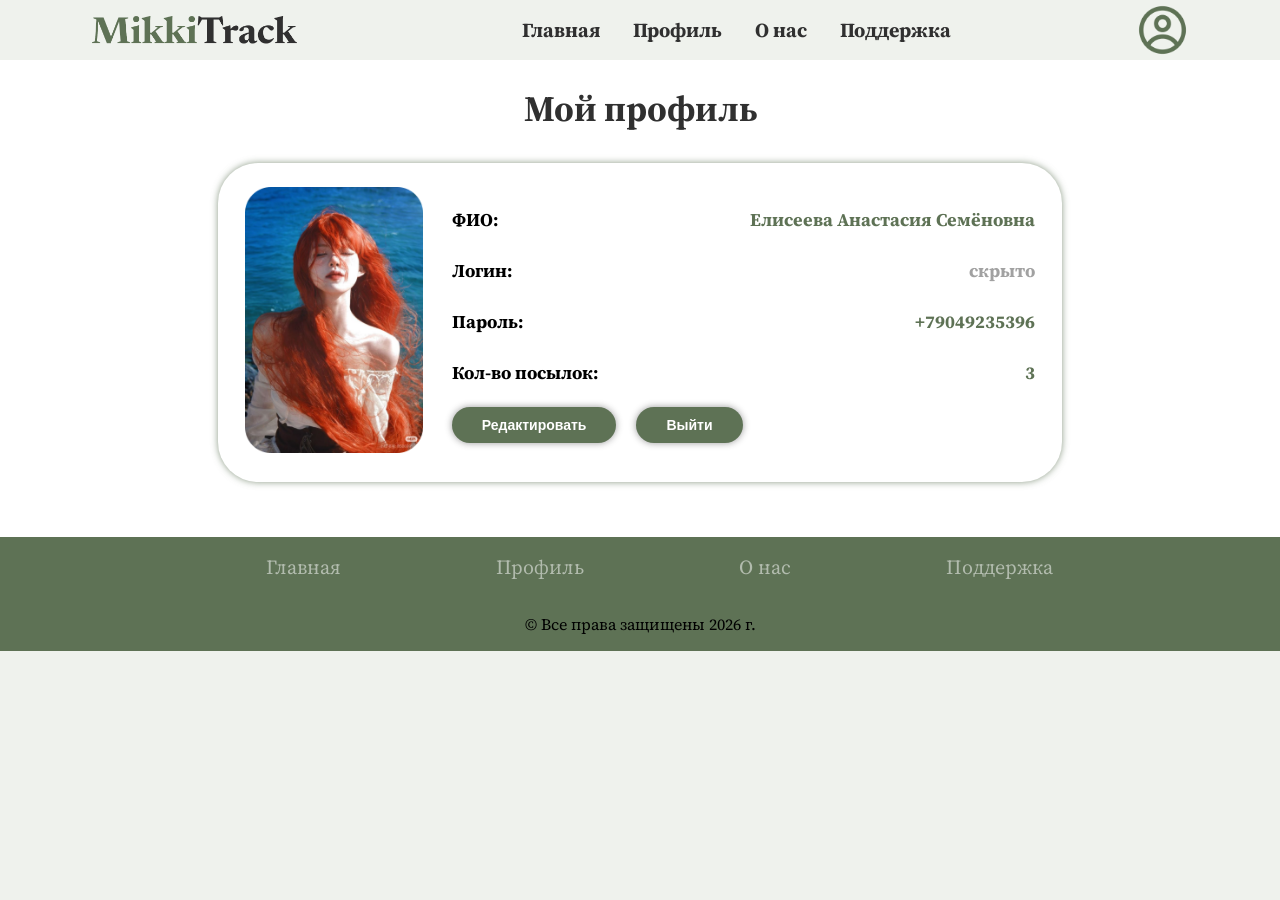
==== profile.html @ c395a15b "Добавление моего профиля" ====
<!DOCTYPE html>
<html lang="en">
<head>
    <meta charset="UTF-8">
    <meta name="viewport" content="width=device-width, initial-scale=1.0">
    <link rel="stylesheet" href="./css/style.css">
    <link href="https://fonts.googleapis.com/css?family=Source+Serif+Pro" rel="stylesheet">
    <link rel="preconnect" href="https://fonts.googleapis.com">
    <link rel="preconnect" href="https://fonts.gstatic.com" crossorigin>
    <link href="https://fonts.googleapis.com/css2?family=Inter:ital,opsz,wght@0,14..32,100..900;1,14..32,100..900&display=swap" rel="stylesheet">
    <title>Главная страница</title>
</head>
<body>
    <header>
        <img src="./img/logo.png" alt="" id="logo">
        <nav class="header">
            <ul>
                <li><a href="index.html">Главная </a></li>
                <li><a href="profile.html">Профиль</a></li>
                <li><a href="">О нас</a></li>
                <li><a href="">Поддержка</a></li>
            </ul>
        </nav>
        <img src="./img/profile.png" alt="" id="avatar">
    </header>
    <main>
        <div class="myprofile">
            <h1>Мой профиль</h1>
            <div class="profile">
                <div class="photo">
                    <img src="./img/avatar.png" alt="">
                </div>
                <div class="infouser">
                    <div class="user">
                        <div class="first-column1">
                            <p>ФИО:</p>
                            <p>Логин:</p>
                            <p>Пароль:</p>
                            <p>Кол-во посылок:</p>
                        </div>
                        <div class="second-column1">
                            <div class="infoperson">
                                <p>Елисеева Анастасия Семёновна</p>
                                <p id="login">скрыто</p>
                                <p>+79049235396</p>
                                <p>3</p>
                            </div>
                        </div>
                    </div>
                    <div class="buttons">
                        <button type="submit">Редактировать</button>
                        <button type="submit">Выйти</button>
                    </div>
                </div>
            </div>
        </div>
    </main>
    <footer>
        <nav class="footer">
            <ul>
                <li><a href="index.html">Главная </a></li>
                <li><a href="profile.html">Профиль</a></li>
                <li><a href="">О нас</a></li>
                <li><a href="">Поддержка</a></li>
            </ul>
        </nav>
        <p>© Все права защищены 2026 г.</p>
    </footer>
</body>
</html>
---- css/style.css ----
body{
    width: 100%;
    height: 100%;
    background-color: #EFF2ED;
    font-family: 'Source Serif Pro', sans-serif;
    padding: 0;
    margin: 0;
}
header{
    width: 100%;
    height: 10%;
    background-color: #EFF2ED;
    display: flex;
    align-items: center;
    justify-content: center;
    gap: 100px;
}
.header{
    width: 50%;
    height: 41%;
}
.header > ul{
    display: flex;
    justify-content: center;
    gap: 33px;
}
.header > ul > li{
    list-style-type: none;
}
.header > ul > li > a{
    color: #303030;
    text-decoration: none;
    transition: all 0.3s ease;
    font-size: 20px;
    font-weight: bolder;
    text-align: center;
}
.header > ul > li > a:hover{
    color: #5E7255;
}
#logo{
    width: 16%;
    height: 41%;
}
#avatar{
    width: 4%;
    height: 50%;
}
footer{
    width: 100%;
    height: 11%;
    background-color: #5E7255;
    display: flex;
    flex-direction: column;
    align-items: center;
    justify-content: center;
}
.footer{
    width: 71%;
    height: 37%;
}
.footer > ul{
    display: flex;
    justify-content: center;
    gap: 155px;
}
.footer > ul > li{
    list-style-type: none;
}
.footer > ul > li > a{
    color: #ffffff84;
    text-decoration: none;
    transition: all 0.3s ease;
    font-size: 20px;
    text-align: center;
}
.footer > ul > li > a:hover{
    color: #ffffff;
}
.footer > p{
    color: #303030;
    font-size: 18px;
}
main{
    width: 100%;
    height: 79%;
}
.banner{
    width: 100%;
    height: 43%;
    background-color: white;
    display: flex;
    flex-direction: column;
    align-items: center;
    justify-content: center;
    padding-bottom: 65px;
}
.banner > h1{
    color: #303030;
    font-size: 36px;
    padding: 0;
    margin-bottom: 0;
}
.banner > p{
    color: #696969;
    font-size: 18px;
    padding: 0;
    margin-bottom: 30px;
    margin-top: 0;
}
.search-form{
    width: 63%;
    height: 43%;
    box-shadow: 0 0 7px #5e7255b7;
    border-radius: 40px;
    display: flex;
    justify-content: center;
    flex-direction: column;
    align-items: center;
    font-family: "Inter", sans-serif;
    padding: 24px 0;
}
.label{
    width: 90%;
    height: 22%;
    display: flex;
    justify-content: left;
    font-weight: bold;
    color:#303030;
    margin-bottom: 12px;
}
.search-box{
    width: 92%;
    height: 36%;
    display: flex;
    justify-content: center;
    align-items: center;
    gap: 16px;
}
.search-box > input{
    width: 66%;
    height: 100%;
    border: 1px solid #BCBCBC;
    border-radius: 25px;
    padding: 12px 24px;
}
.search-box > button {
    width: 30%;
    height: 90%;
    border: none;
    border-radius: 25px;
    font-weight: bold;
    color:#ffffff;
    background-color: #5E7255;
    box-shadow: 0 0 7px #3030307c;
    padding: 10px 24px;
    font-size: 16px;
    transition: transform 0.3s ease;
}
.search-box > button:hover {
    transform: scale(1.1);
    cursor: pointer;
}
.myboxes{
    width: 100%;
    height: 58%;
    padding: 30px 0;
    display: flex;
    flex-direction: column;
    align-items: center;
}
.myboxes > h2{
    color:#303030;
    font-size: 32px;
    width: 90%;
    height: 7%;
    padding: 0;
    margin-top: 0;
    margin-bottom: 50px;
    display: flex;
    justify-content: left;
}
.filter{
    display: flex;
    width: 90%;
    height: 7%;
    gap: 10px;
    margin-bottom: 20px;
}
.filter > p{
    color:#303030;
    font-size: 20px;
    font-weight: bold;
    margin: 0;
}
select {
  font-family: 'Source Serif Pro', sans-serif;
  color:#5E7255;
  border-radius: 10px;
  background-color: transparent;
  outline: none;
  -webkit-appearance: none;
  -moz-appearance: none;
  padding: 0 12px;
  appearance: none;
  background-image: url(../img/strelka.png);
  background-repeat: no-repeat;
  background-position: right 10px center;
  background-size: 12px;
}
.cards{
    width: 95%;
    height: 59%;
    display: flex;
    justify-content: center;
    align-items: center;
    gap: 17px;
}
.box-card{
    width: 33%;
    height: 100%;
    background-color: white;
    border-radius: 40px;
    box-shadow: 0 0 7px #5e7255ba;
    display: flex;
    flex-direction: column;
    justify-content: center;
    align-items: center;
    font-weight: bold;
}
.shapka-card{
    width: 100%;
    height: 11%;
    display: flex;
    justify-content: center;
    align-items: center;
    gap: 10px;
}
.shapka-card > p{
    color:#303030;
    font-size: 20px;
}
.shapka-card > img{
    width: 6%;
    height: 79%;
}
.info{
    width: 86%;
    height: 48%;
    display: flex;
    flex-direction: row;
    justify-content: center;
    align-items: center;
    font-size: 18px;
}
.first-column{
    width: 45%;
    height: 100%;
    display: flex;
    flex-direction: column;
}
.second-column{
    color:#5E7255;
    width: 55%;
    height: 100%;
    display: flex;
    flex-direction: column;
    align-items: end;
}
.status-card{
    display: flex;
    align-items: center;
    gap: 5px;
    justify-content: right;
}
.status-card > img{
    display: flex;
    width: 20%;
    height: 100%;
}
.box-card > a{
    width: 86%;
    color: #5E7255;
    border: 2px solid #5E7255;
    border-radius: 25px;
    text-decoration: none;
    transition: all 0.3s ease;
    font-family: "Inter", sans-serif;
    font-size: 16px;
    font-weight: bold;
    text-align: center;
    padding: 10px 0;
    margin-bottom: 20px;
    transition: transform 0.3s ease;
}
.box-card > a:hover{
    transform:scale(0.9);
    cursor: pointer;
    border-color: #303030;
    color: #303030;
}
.myprofile{
    width: 100%;
    height: 53%;
    background-color: white;
    display: flex;
    flex-direction: column;
    align-items: center;
    justify-content: center;
    padding-bottom: 55px;
    gap: 30px;
}
.myprofile > h1{
    color: #303030;
    font-size: 36px;
    padding: 0;
    margin-bottom: 0;
}
.profile{
    width: 66%;
    height: 70%;
    box-shadow: 0 0 7px #5e7255b7;
    border-radius: 40px;
    display: flex;
    flex-direction: row;
    justify-content: center;
    align-items: center;
    padding: 24px 0;
    gap: 29px;
}
.photo{
    width: 21%;
    height: 85%;
}
.photo > img{
    width: 100%;
    height: 100%;
}
.infouser{
    width: 69%;
    height: 85%;
    font-size: 18px;
    font-weight: bold;
    display: flex;
    flex-direction: column;
    gap: 17px;
}
.user{
    display: flex;
    flex-direction: row;
}
.first-column1{
    width: 45%;
    height: 100%;
    display: flex;
    flex-direction: column;
    gap: 16px;
}
.first-column1 > p{
    margin: 0;
    padding: 5px 0;
}
.second-column1{
    width: 55%;
    height: 100%;
    display: flex;
    flex-direction: row;
    align-items: end;
}
.infoperson{
    color:#5E7255;
    width: 100%;
    height: 100%;
    display: flex;
    flex-direction: column;
    text-align: right;
    gap: 16px;
}
.infoperson > p{
    margin: 0;
    padding: 5px 0;
}
#login{
    color:#a1a1a1;
}
.buttons{
    width: 69%;
    height: 18%;
    display: flex;
    justify-content: left;
    gap: 20px;
}
.buttons > button{
    border: none;
    border-radius: 25px;
    font-weight: bold;
    color:#ffffff;
    background-color: #5E7255;
    box-shadow: 0 0 7px #3030307c;
    padding: 10px 30px;
    font-size: 14px;
    transition: transform 0.3s ease;
}
.buttons > button:hover {
    transform: scale(1.1);
    cursor: pointer;
}
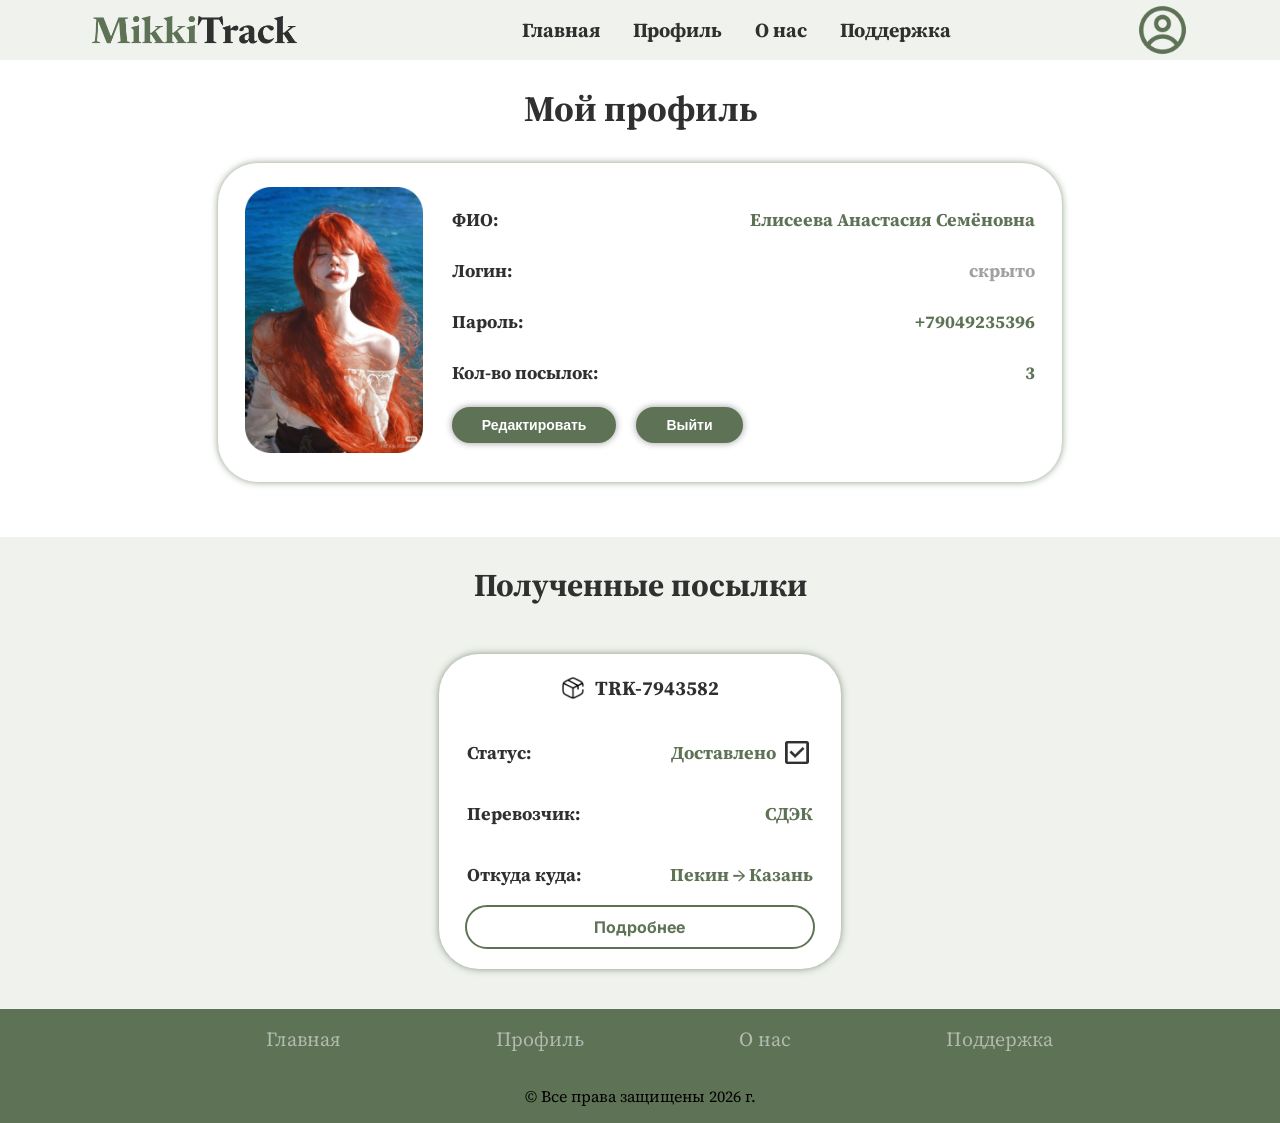
==== commit fdd05175: "Оформление профиля полностью" ====
--- a/profile.html
+++ b/profile.html
@@ -54,6 +54,33 @@
                 </div>
             </div>
         </div>
+        <div class="gottedboxes">
+            <h2>Полученные посылки</h2>
+            <div class="cards">
+                <div class="box-card" id="2">
+                    <div class="shapka-card">
+                        <img src="./img/box.png" alt="">
+                        <p>TRK-7943582</p>
+                    </div>
+                    <div class="info">
+                        <div class="first-column">
+                            <p>Статус:</p>
+                            <p>Перевозчик:</p>
+                            <p>Откуда куда:</p>
+                        </div>
+                        <div class="second-column">
+                            <div class="status-card">
+                                <p>Доставлено</p>
+                                <img src="./img/ok.png" alt="">
+                            </div>
+                            <p>СДЭК</p>
+                            <p>Пекин → Казань</p>
+                        </div>
+                    </div>
+                    <a href="box2.html">Подробнее</a>
+                </div>
+            </div>
+        </div>
     </main>
     <footer>
         <nav class="footer">
--- a/css/style.css
+++ b/css/style.css
@@ -259,6 +259,9 @@
     display: flex;
     flex-direction: column;
 }
+.first-column > p{
+    color:#303030;
+}
 .second-column{
     color:#5E7255;
     width: 55%;
@@ -357,6 +360,7 @@
     gap: 16px;
 }
 .first-column1 > p{
+    color:#303030;
     margin: 0;
     padding: 5px 0;
 }
@@ -404,4 +408,16 @@
 .buttons > button:hover {
     transform: scale(1.1);
     cursor: pointer;
+}
+.gottedboxes{
+    display: flex;
+    flex-direction: column;
+    gap: 20px;
+    align-items: center;
+    justify-content: center;
+    margin-bottom: 40px;
+}
+.gottedboxes > h2{
+    font-size: 32px;
+    color:#303030;
 }
